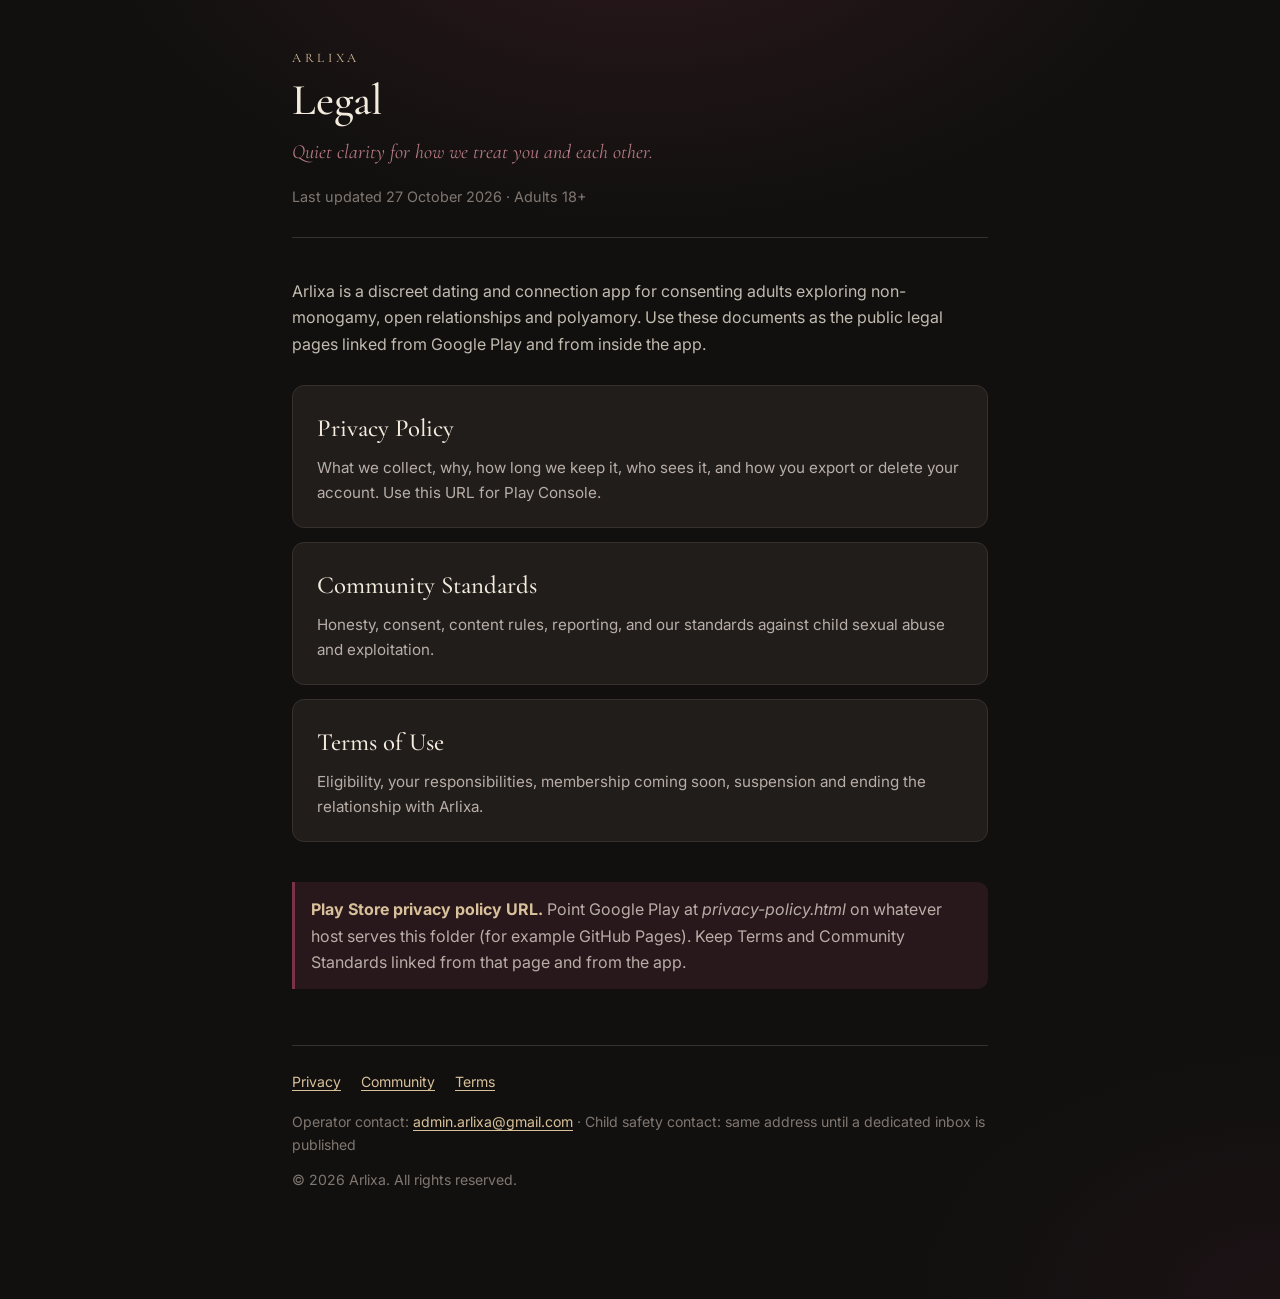
==== arlixa/index.html @ eaf9335a "Add Arlixa privacy policy, community standards and terms. Co-authored-by: Cursor <cursoragent@cursor" ====
<!doctype html>
<html lang="en">
  <head>
    <meta charset="utf-8" />
    <meta name="viewport" content="width=device-width, initial-scale=1" />
    <meta
      name="description"
      content="Legal information for Arlixa — privacy policy, community standards and terms of use."
    />
    <title>Arlixa · Legal</title>
    <link rel="preconnect" href="https://fonts.googleapis.com" />
    <link rel="preconnect" href="https://fonts.gstatic.com" crossorigin />
    <link
      href="https://fonts.googleapis.com/css2?family=Cormorant+Garamond:ital,wght@0,400;0,500;0,600;1,500&family=Inter:wght@400;500;600&display=swap"
      rel="stylesheet"
    />
    <link rel="stylesheet" href="styles.css" />
  </head>
  <body>
    <div class="wrap">
      <header class="brand">
        <span class="brand-mark">Arlixa</span>
        <h1>Legal</h1>
        <p class="tagline">Quiet clarity for how we treat you and each other.</p>
        <p class="meta">Last updated 27 October 2026 · Adults 18+</p>
      </header>

      <p>
        Arlixa is a discreet dating and connection app for consenting adults exploring
        non-monogamy, open relationships and polyamory. Use these documents as the public
        legal pages linked from Google Play and from inside the app.
      </p>

      <div class="card-grid">
        <a class="card" href="privacy-policy.html">
          <h2>Privacy Policy</h2>
          <p>
            What we collect, why, how long we keep it, who sees it, and how you export or
            delete your account. Use this URL for Play Console.
          </p>
        </a>
        <a class="card" href="community-standards.html">
          <h2>Community Standards</h2>
          <p>
            Honesty, consent, content rules, reporting, and our standards against child
            sexual abuse and exploitation.
          </p>
        </a>
        <a class="card" href="terms-of-use.html">
          <h2>Terms of Use</h2>
          <p>
            Eligibility, your responsibilities, membership coming soon, suspension and
            ending the relationship with Arlixa.
          </p>
        </a>
      </div>

      <div class="note">
        <strong>Play Store privacy policy URL.</strong> Point Google Play at
        <em>privacy-policy.html</em> on whatever host serves this folder (for example GitHub
        Pages). Keep Terms and Community Standards linked from that page and from the app.
      </div>

      <footer>
        <div class="nav-links">
          <a href="privacy-policy.html">Privacy</a>
          <a href="community-standards.html">Community</a>
          <a href="terms-of-use.html">Terms</a>
        </div>
        <p>
          Operator contact:
          <a href="mailto:admin.arlixa@gmail.com">admin.arlixa@gmail.com</a>
          · Child safety contact: same address until a dedicated inbox is published
        </p>
        <p>© 2026 Arlixa. All rights reserved.</p>
      </footer>
    </div>
  </body>
</html>
---- arlixa/styles.css ----
/* Arlixa legal site — cinematic intimacy palette */
:root {
  --obsidian: #11100f;
  --soft-black: #181614;
  --elevated: #211d1b;
  --border: #38302d;
  --burgundy: #64283a;
  --burgundy-bright: #7a3247;
  --rose: #b77a83;
  --champagne: #d8c09a;
  --champagne-deep: #8a6a3e;
  --ivory: #f3ebdd;
  --ivory-soft: rgba(243, 235, 221, 0.78);
  --muted: #817771;
  --secondary: #b8aea7;
  --ember: #c4614f;
  --sage: #8fa58a;
}

*,
*::before,
*::after {
  box-sizing: border-box;
}

html {
  scroll-behavior: smooth;
}

body {
  margin: 0;
  min-height: 100vh;
  font-family: Inter, system-ui, -apple-system, 'Segoe UI', Roboto, sans-serif;
  font-size: 16px;
  line-height: 1.65;
  color: var(--ivory-soft);
  background:
    radial-gradient(ellipse 80% 50% at 50% -10%, rgba(100, 40, 58, 0.35), transparent 55%),
    radial-gradient(ellipse 60% 40% at 100% 100%, rgba(60, 24, 38, 0.25), transparent 50%),
    var(--obsidian);
}

a {
  color: var(--champagne);
  text-decoration-thickness: 1px;
  text-underline-offset: 3px;
}
a:hover {
  color: var(--ivory);
}

.wrap {
  max-width: 740px;
  margin: 0 auto;
  padding: 48px 22px 96px;
}

.brand {
  display: flex;
  flex-direction: column;
  gap: 6px;
  margin-bottom: 40px;
  padding-bottom: 28px;
  border-bottom: 1px solid var(--border);
}

.brand-mark {
  font-family: 'Cormorant Garamond', Georgia, serif;
  font-size: 13px;
  letter-spacing: 0.28em;
  text-transform: uppercase;
  color: var(--champagne);
}

.brand h1,
.doc-title {
  font-family: 'Cormorant Garamond', Georgia, serif;
  font-weight: 500;
  font-size: clamp(2rem, 5vw, 2.75rem);
  line-height: 1.15;
  color: var(--ivory);
  margin: 0;
}

.brand .tagline {
  font-family: 'Cormorant Garamond', Georgia, serif;
  font-style: italic;
  font-size: 1.25rem;
  color: var(--rose);
  margin: 4px 0 0;
}

.meta {
  color: var(--muted);
  font-size: 0.9rem;
  margin: 10px 0 0;
}

nav.toc {
  background: var(--elevated);
  border: 1px solid var(--border);
  border-radius: 12px;
  padding: 20px 22px;
  margin: 28px 0 36px;
}

nav.toc strong {
  display: block;
  font-size: 0.72rem;
  letter-spacing: 0.18em;
  text-transform: uppercase;
  color: var(--champagne);
  margin-bottom: 12px;
}

nav.toc ol {
  margin: 0;
  padding-left: 1.2rem;
  color: var(--secondary);
}

nav.toc li {
  margin: 6px 0;
}

.card-grid {
  display: grid;
  gap: 14px;
  margin: 28px 0 40px;
}

.card {
  display: block;
  padding: 22px 24px;
  background: var(--elevated);
  border: 1px solid var(--border);
  border-radius: 12px;
  color: inherit;
  text-decoration: none;
  transition: border-color 0.15s ease, background 0.15s ease;
}
.card:hover {
  border-color: var(--burgundy-bright);
  background: #261f1d;
  color: inherit;
}
.card h2 {
  font-family: 'Cormorant Garamond', Georgia, serif;
  font-size: 1.55rem;
  font-weight: 500;
  color: var(--ivory);
  margin: 0 0 6px;
}
.card p {
  margin: 0;
  color: var(--secondary);
  font-size: 0.95rem;
}

h2 {
  font-family: 'Cormorant Garamond', Georgia, serif;
  font-weight: 500;
  font-size: 1.55rem;
  color: var(--ivory);
  margin: 2.4rem 0 0.75rem;
  padding-top: 0.4rem;
  border-top: 1px solid var(--border);
}

h2:first-of-type {
  border-top: none;
  padding-top: 0;
}

h3 {
  font-size: 1.05rem;
  font-weight: 600;
  color: var(--champagne);
  margin: 1.5rem 0 0.5rem;
}

p {
  margin: 0.75rem 0;
}

ul,
ol {
  margin: 0.6rem 0 1rem;
  padding-left: 1.25rem;
  color: var(--ivory-soft);
}

li {
  margin: 0.35rem 0;
}

.note {
  background: rgba(100, 40, 58, 0.28);
  border-left: 3px solid var(--burgundy-bright);
  padding: 14px 16px;
  border-radius: 0 10px 10px 0;
  color: var(--secondary);
  margin: 1.25rem 0;
}

.note strong {
  color: var(--champagne);
}

table {
  width: 100%;
  border-collapse: collapse;
  font-size: 0.92rem;
  margin: 1rem 0 1.5rem;
}

th,
td {
  text-align: left;
  padding: 10px 12px;
  border-bottom: 1px solid var(--border);
  vertical-align: top;
}

th {
  color: var(--champagne);
  font-size: 0.72rem;
  letter-spacing: 0.12em;
  text-transform: uppercase;
  font-weight: 600;
}

footer {
  margin-top: 56px;
  padding-top: 24px;
  border-top: 1px solid var(--border);
  color: var(--muted);
  font-size: 0.88rem;
}

footer .nav-links {
  display: flex;
  flex-wrap: wrap;
  gap: 12px 20px;
  margin-bottom: 16px;
}

.back {
  display: inline-block;
  margin-bottom: 28px;
  font-size: 0.9rem;
}
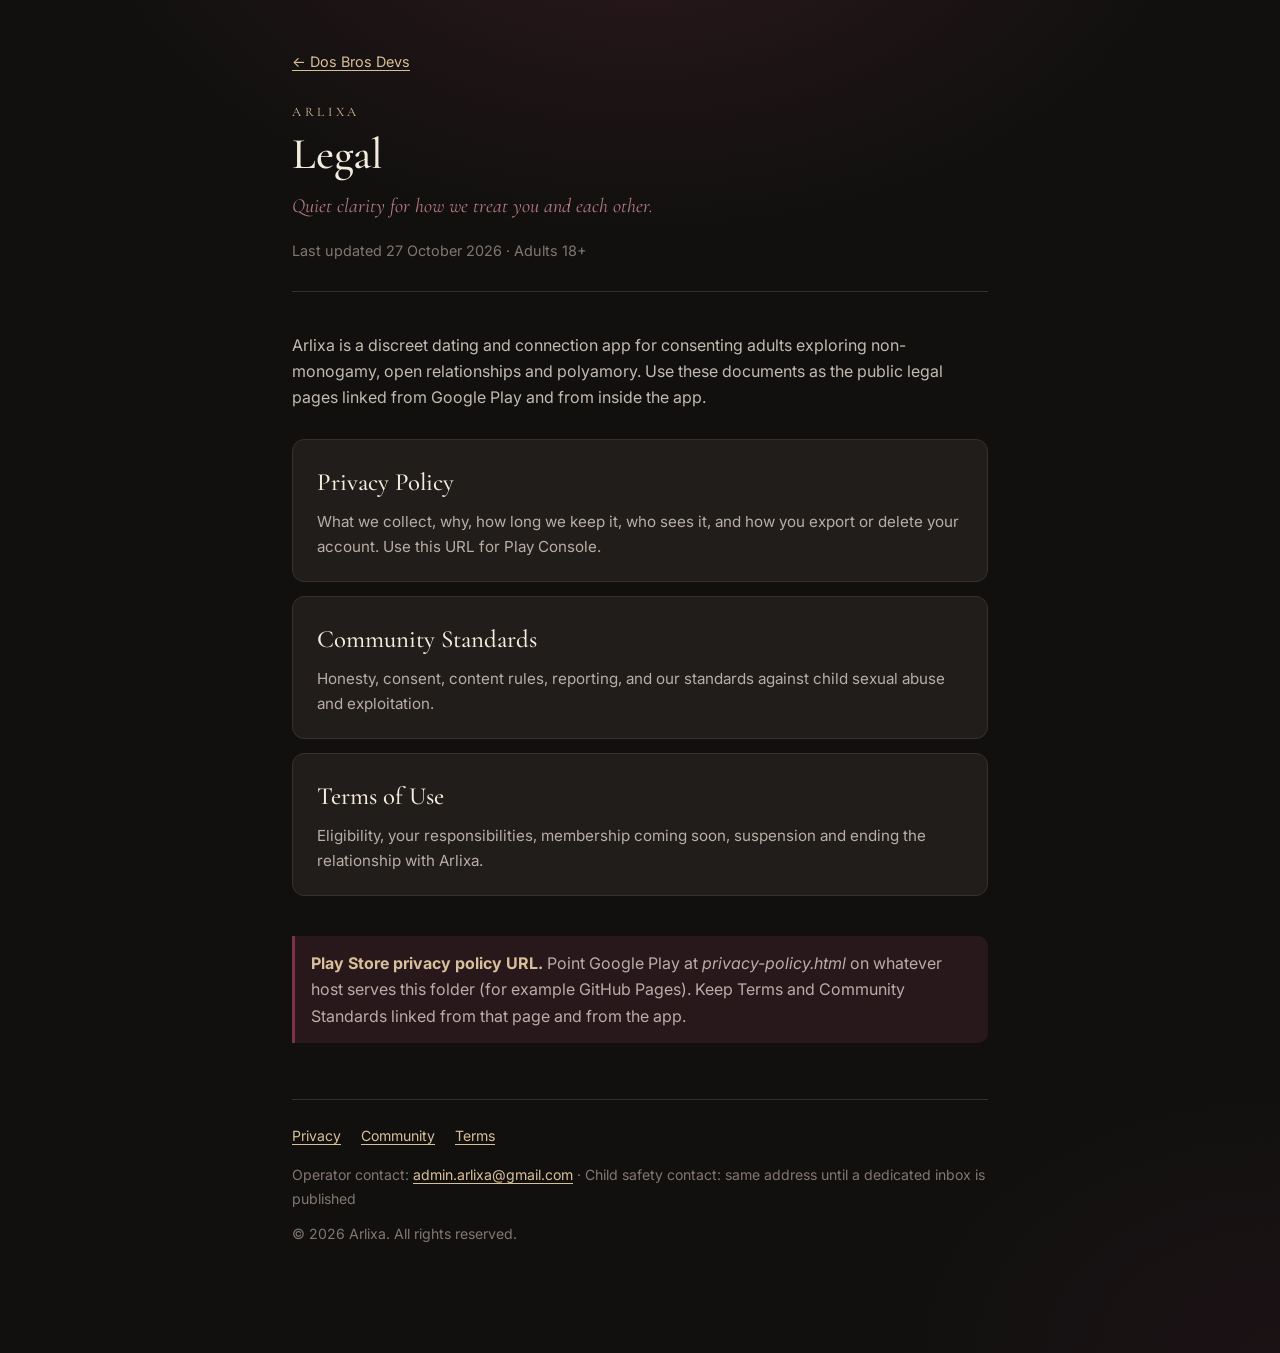
==== commit 59381f8a: "Add root legal hub so Vercel serves Dos Bros Devs at /. Co-authored-by: Cursor <cursoragent@cursor.c" ====
--- a/arlixa/index.html
+++ b/arlixa/index.html
@@ -18,6 +18,8 @@
   </head>
   <body>
     <div class="wrap">
+      <a class="back" href="../">← Dos Bros Devs</a>
+
       <header class="brand">
         <span class="brand-mark">Arlixa</span>
         <h1>Legal</h1>
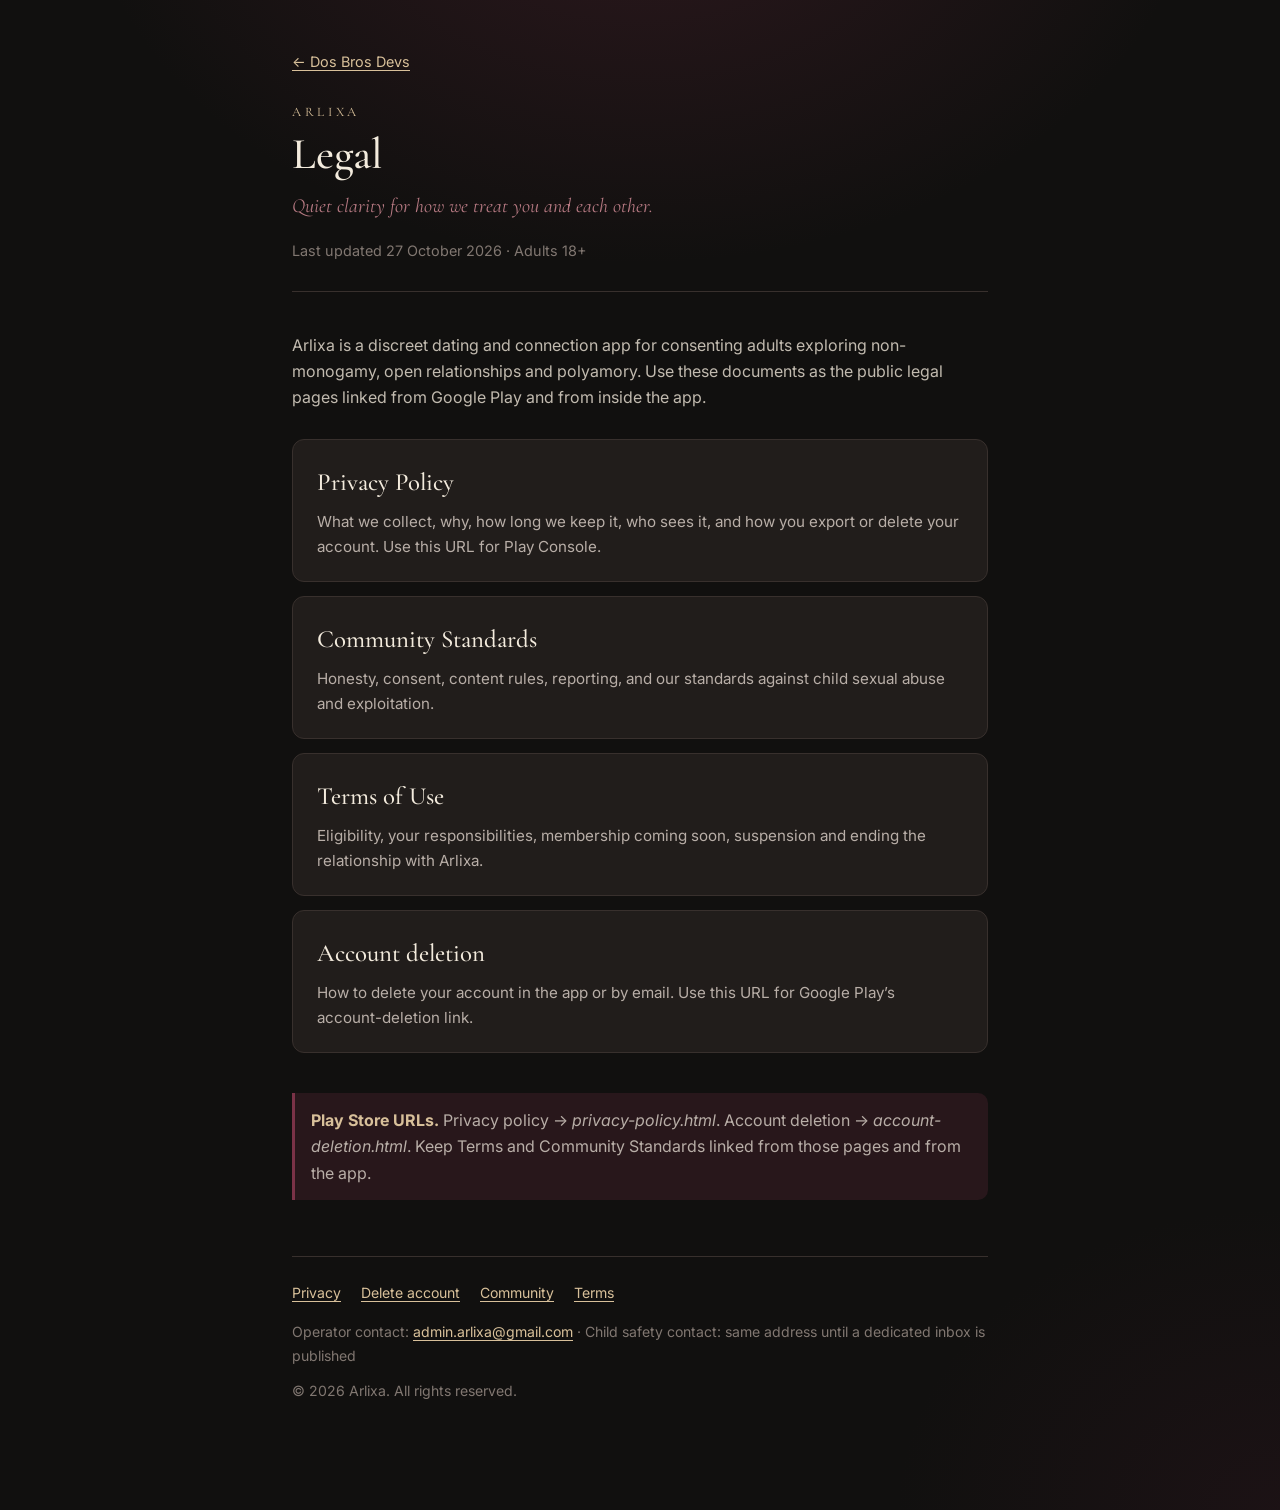
==== commit 7f0a4950: "Add Arlixa account deletion page for Play Console. Public instructions for in-app and email deletion" ====
--- a/arlixa/index.html
+++ b/arlixa/index.html
@@ -14,11 +14,11 @@
       href="https://fonts.googleapis.com/css2?family=Cormorant+Garamond:ital,wght@0,400;0,500;0,600;1,500&family=Inter:wght@400;500;600&display=swap"
       rel="stylesheet"
     />
-    <link rel="stylesheet" href="styles.css" />
+    <link rel="stylesheet" href="/arlixa/styles.css" />
   </head>
   <body>
     <div class="wrap">
-      <a class="back" href="../">← Dos Bros Devs</a>
+      <a class="back" href="/">← Dos Bros Devs</a>
 
       <header class="brand">
         <span class="brand-mark">Arlixa</span>
@@ -34,40 +34,49 @@
       </p>
 
       <div class="card-grid">
-        <a class="card" href="privacy-policy.html">
+        <a class="card" href="/arlixa/privacy-policy.html">
           <h2>Privacy Policy</h2>
           <p>
             What we collect, why, how long we keep it, who sees it, and how you export or
             delete your account. Use this URL for Play Console.
           </p>
         </a>
-        <a class="card" href="community-standards.html">
+        <a class="card" href="/arlixa/community-standards.html">
           <h2>Community Standards</h2>
           <p>
             Honesty, consent, content rules, reporting, and our standards against child
             sexual abuse and exploitation.
           </p>
         </a>
-        <a class="card" href="terms-of-use.html">
+        <a class="card" href="/arlixa/terms-of-use.html">
           <h2>Terms of Use</h2>
           <p>
             Eligibility, your responsibilities, membership coming soon, suspension and
             ending the relationship with Arlixa.
           </p>
         </a>
+        <a class="card" href="/arlixa/account-deletion.html">
+          <h2>Account deletion</h2>
+          <p>
+            How to delete your account in the app or by email. Use this URL for Google
+            Play’s account-deletion link.
+          </p>
+        </a>
       </div>
 
       <div class="note">
-        <strong>Play Store privacy policy URL.</strong> Point Google Play at
-        <em>privacy-policy.html</em> on whatever host serves this folder (for example GitHub
-        Pages). Keep Terms and Community Standards linked from that page and from the app.
+        <strong>Play Store URLs.</strong> Privacy policy →
+        <em>privacy-policy.html</em>. Account deletion →
+        <em>account-deletion.html</em>. Keep Terms and Community Standards linked from
+        those pages and from the app.
       </div>
 
       <footer>
         <div class="nav-links">
-          <a href="privacy-policy.html">Privacy</a>
-          <a href="community-standards.html">Community</a>
-          <a href="terms-of-use.html">Terms</a>
+          <a href="/arlixa/privacy-policy.html">Privacy</a>
+          <a href="/arlixa/account-deletion.html">Delete account</a>
+          <a href="/arlixa/community-standards.html">Community</a>
+          <a href="/arlixa/terms-of-use.html">Terms</a>
         </div>
         <p>
           Operator contact:
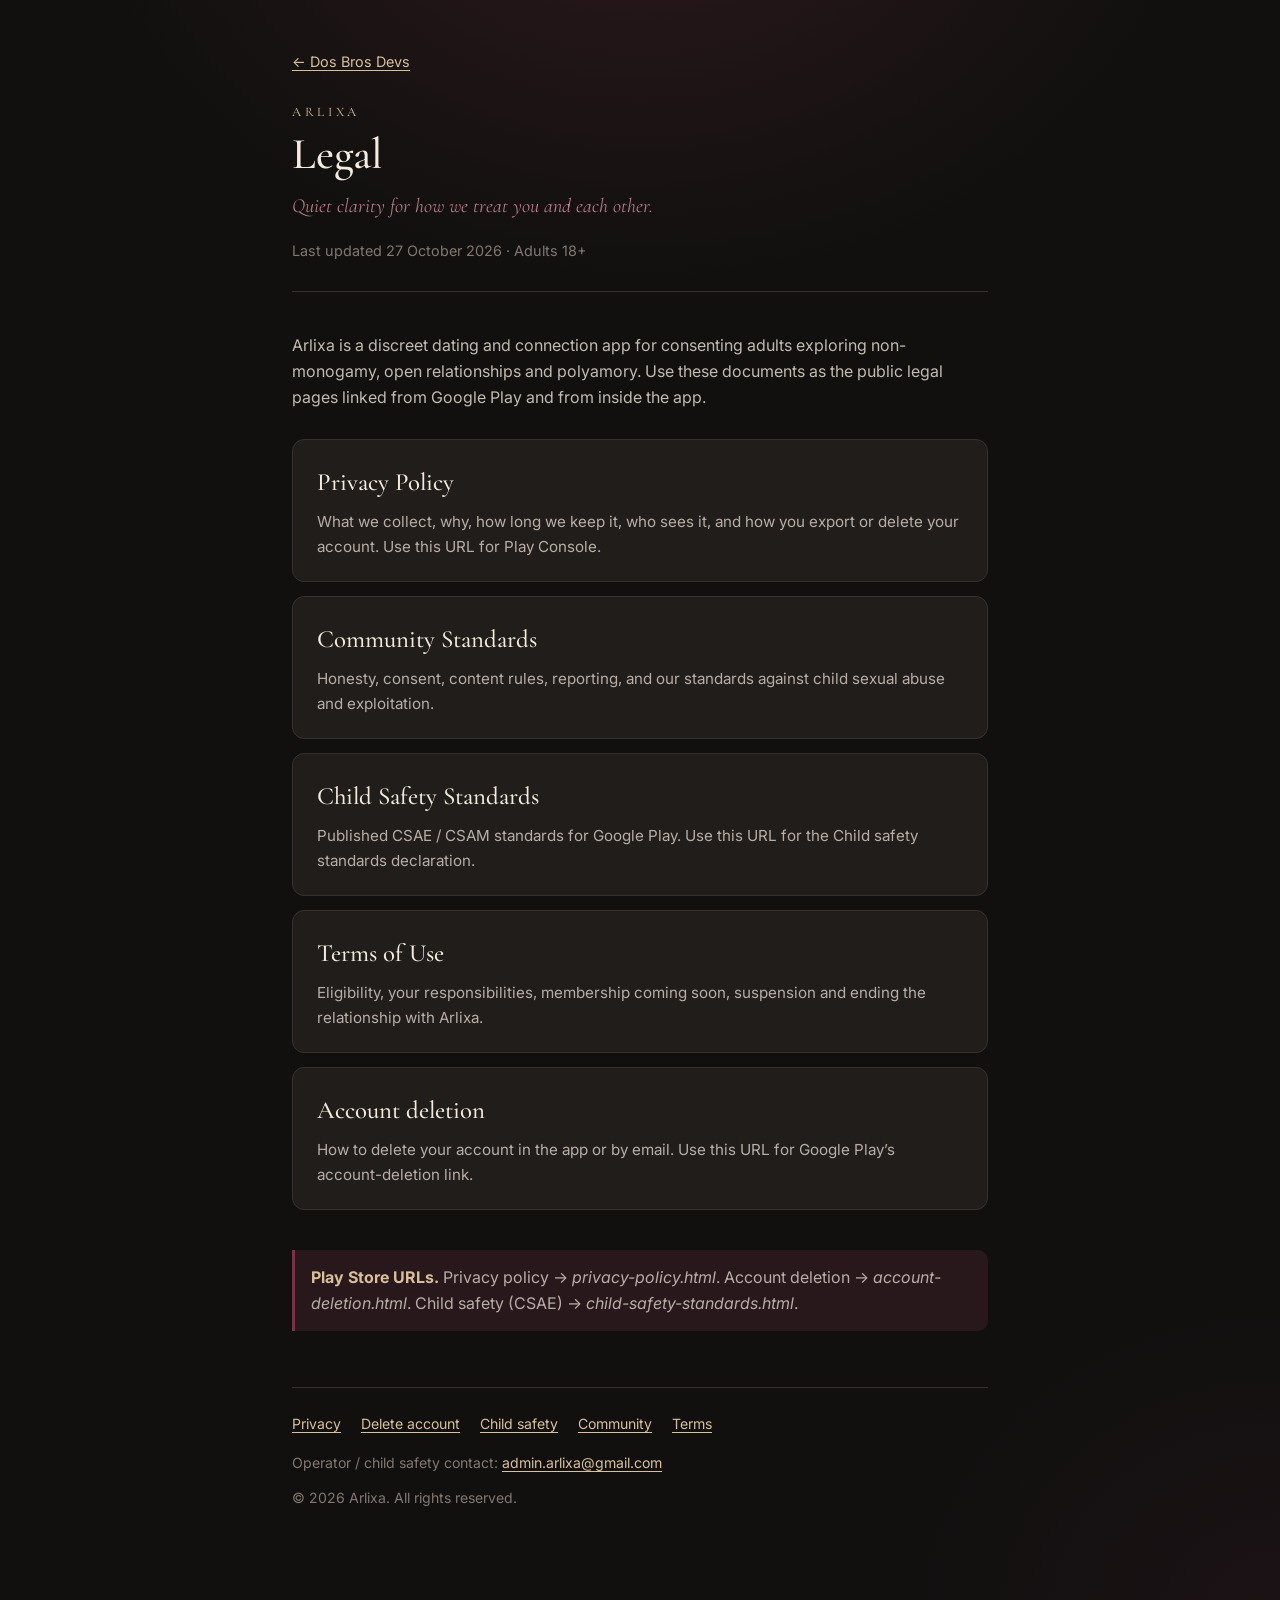
==== commit ded5ab7d: "Add Arlixa child safety standards page for Play CSAE declaration. Co-authored-by: Cursor <cursoragen" ====
--- a/arlixa/index.html
+++ b/arlixa/index.html
@@ -48,6 +48,13 @@
             sexual abuse and exploitation.
           </p>
         </a>
+        <a class="card" href="/arlixa/child-safety-standards.html">
+          <h2>Child Safety Standards</h2>
+          <p>
+            Published CSAE / CSAM standards for Google Play. Use this URL for the Child
+            safety standards declaration.
+          </p>
+        </a>
         <a class="card" href="/arlixa/terms-of-use.html">
           <h2>Terms of Use</h2>
           <p>
@@ -67,21 +74,21 @@
       <div class="note">
         <strong>Play Store URLs.</strong> Privacy policy →
         <em>privacy-policy.html</em>. Account deletion →
-        <em>account-deletion.html</em>. Keep Terms and Community Standards linked from
-        those pages and from the app.
+        <em>account-deletion.html</em>. Child safety (CSAE) →
+        <em>child-safety-standards.html</em>.
       </div>
 
       <footer>
         <div class="nav-links">
           <a href="/arlixa/privacy-policy.html">Privacy</a>
           <a href="/arlixa/account-deletion.html">Delete account</a>
+          <a href="/arlixa/child-safety-standards.html">Child safety</a>
           <a href="/arlixa/community-standards.html">Community</a>
           <a href="/arlixa/terms-of-use.html">Terms</a>
         </div>
         <p>
-          Operator contact:
+          Operator / child safety contact:
           <a href="mailto:admin.arlixa@gmail.com">admin.arlixa@gmail.com</a>
-          · Child safety contact: same address until a dedicated inbox is published
         </p>
         <p>© 2026 Arlixa. All rights reserved.</p>
       </footer>
